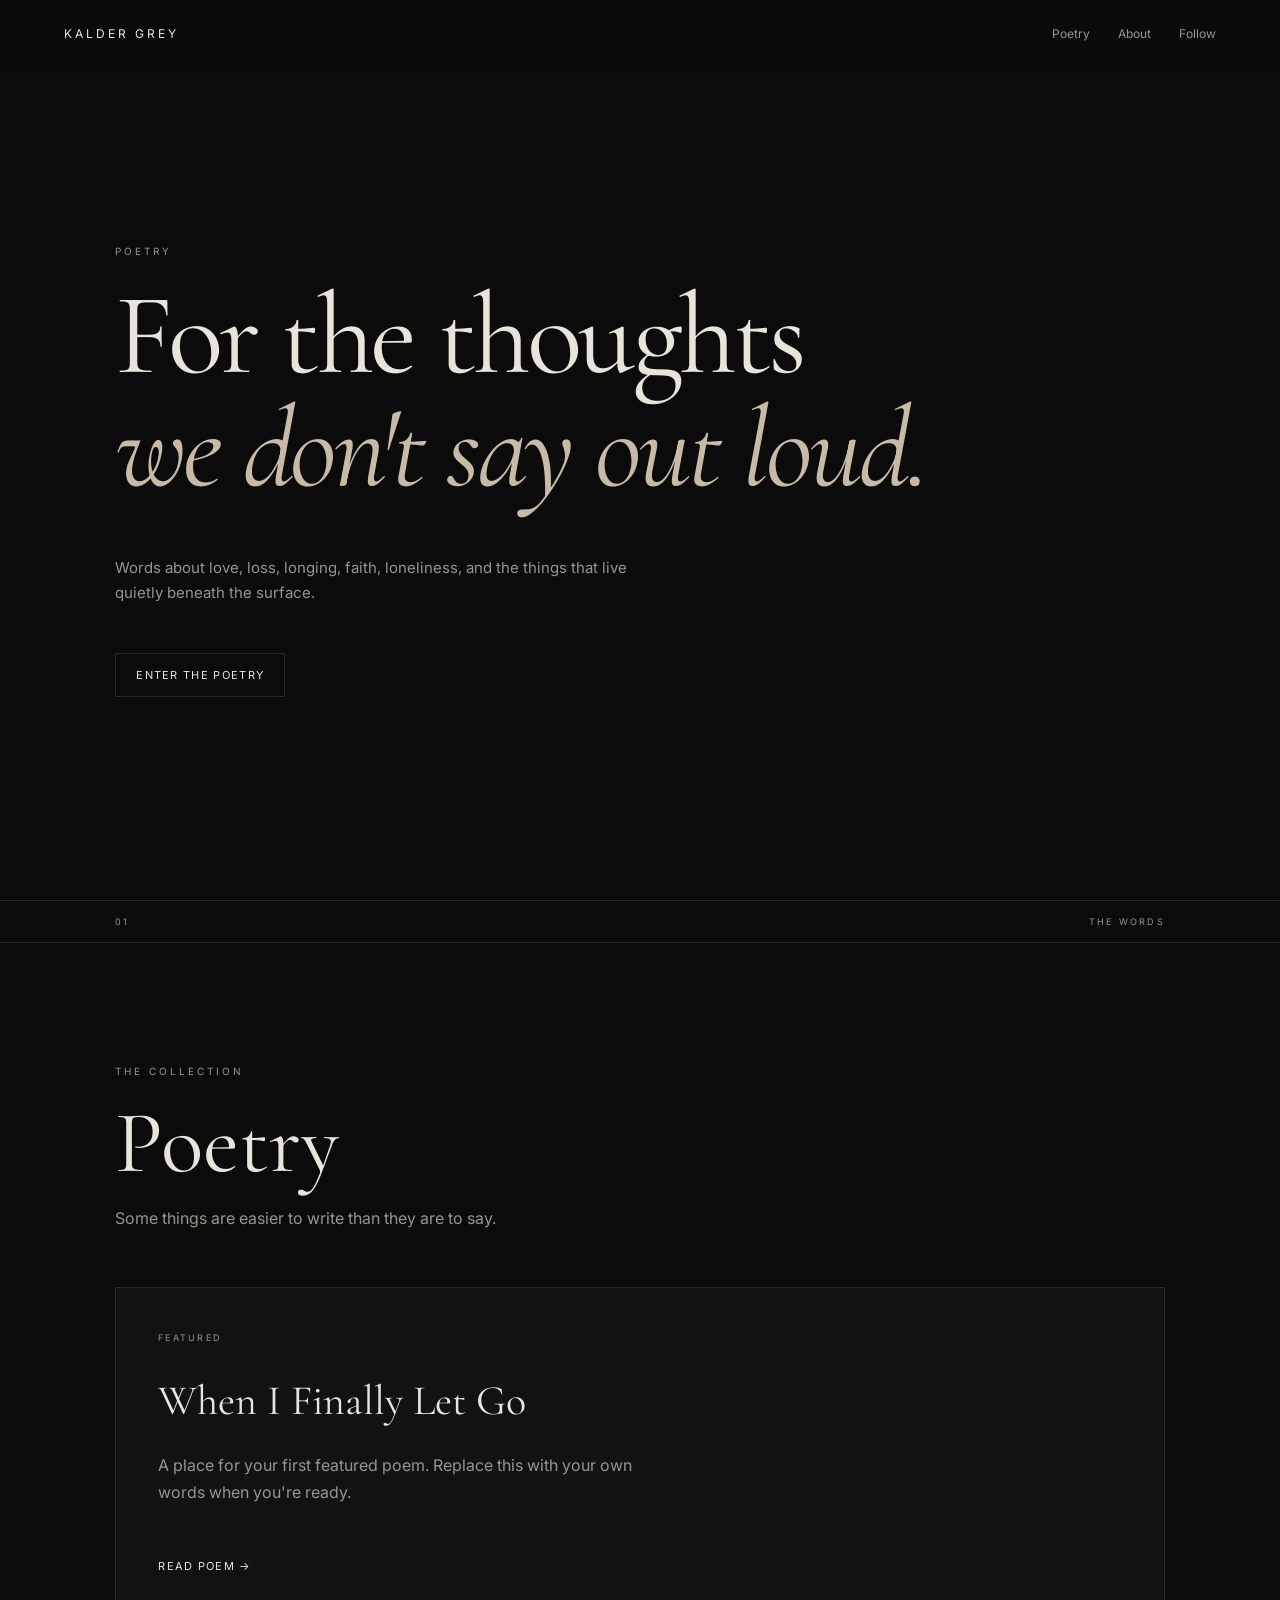
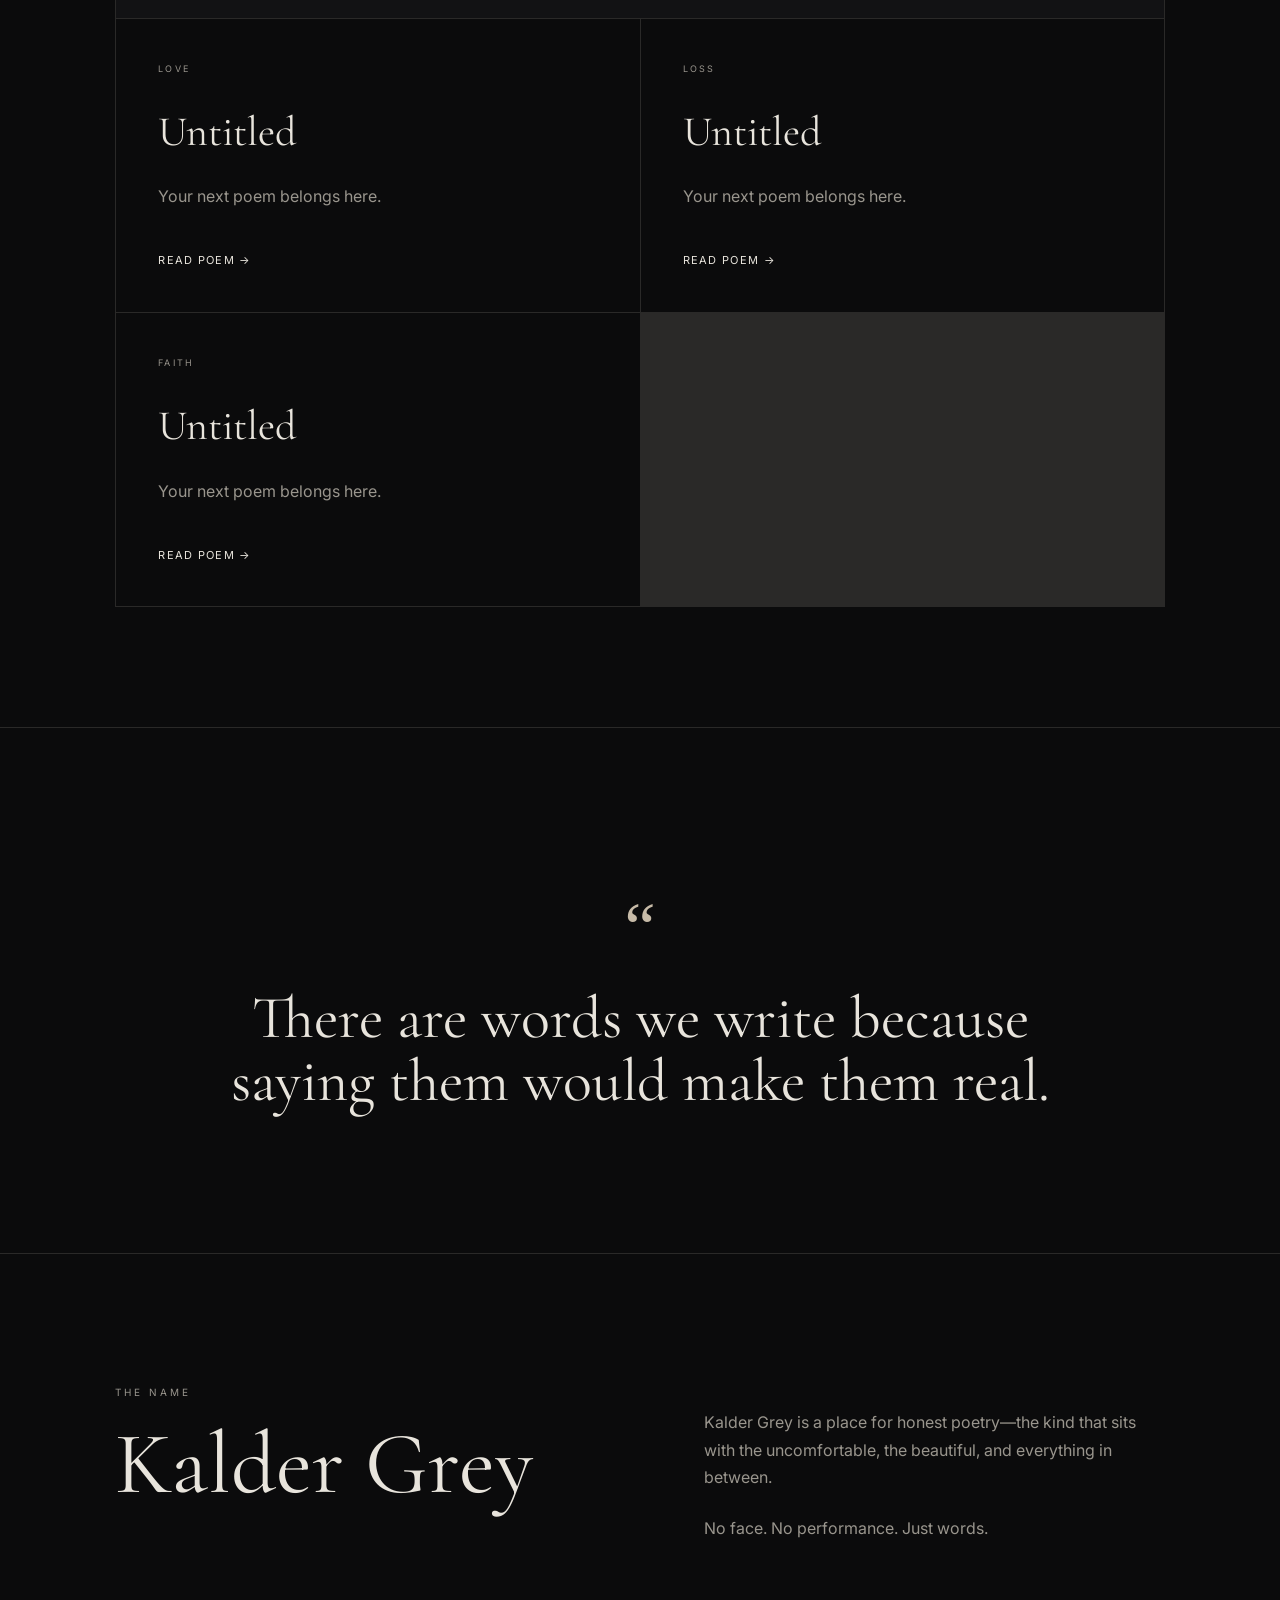
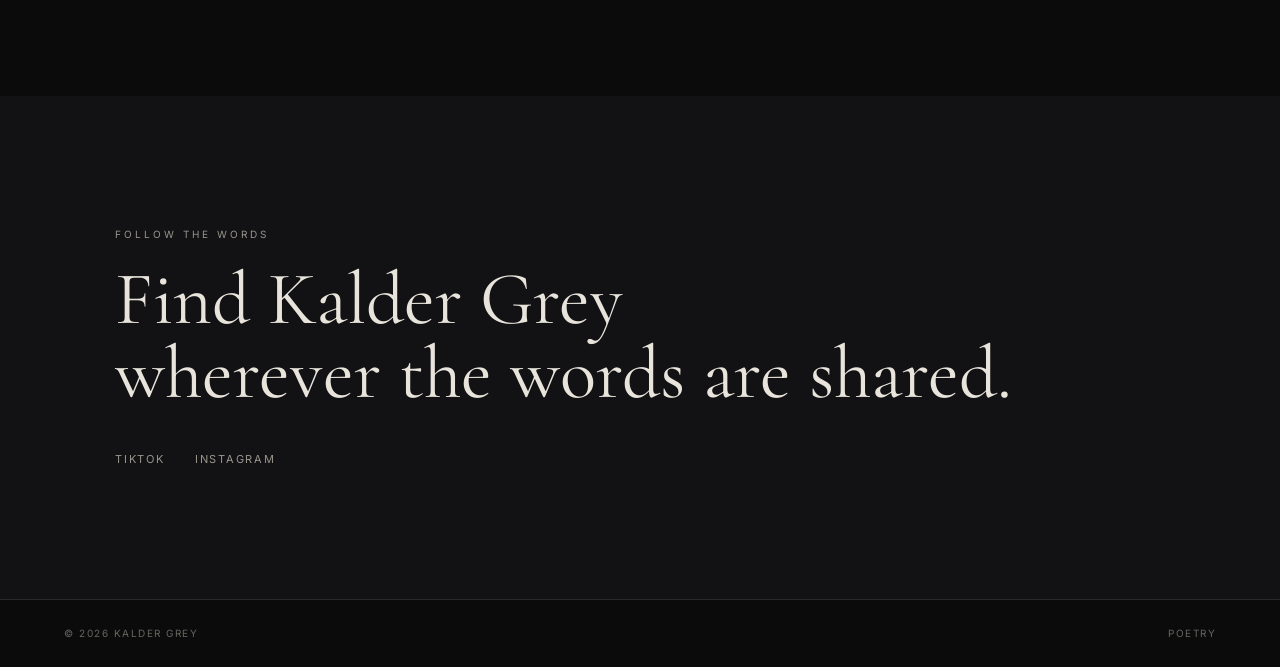
==== index.html @ 3848096b "Add files via upload" ====
<!doctype html>
<html lang="en">
<head>
<meta charset="utf-8" />
<meta name="viewport" content="width=device-width,initial-scale=1" />
<title>Kalder Grey — Poetry</title>
<meta name="description" content="Poetry by Kalder Grey — for the thoughts we don't say out loud." />
<link rel="preconnect" href="https://fonts.googleapis.com">
<link rel="preconnect" href="https://fonts.gstatic.com" crossorigin>
<link href="https://fonts.googleapis.com/css2?family=Cormorant+Garamond:wght@400;500;600&family=Inter:wght@400;500&display=swap" rel="stylesheet">
<link rel="stylesheet" href="styles.css" />
</head>
<body>
<header class="site-header">
  <a class="brand" href="#top">KALDER GREY</a>
  <nav>
    <a href="#poetry">Poetry</a>
    <a href="#about">About</a>
    <a href="#follow">Follow</a>
  </nav>
</header>

<main id="top">
<section class="hero">
  <p class="eyebrow">POETRY</p>
  <h1>For the thoughts<br><em>we don't say out loud.</em></h1>
  <p class="intro">Words about love, loss, longing, faith, loneliness, and the things that live quietly beneath the surface.</p>
  <a class="button" href="#poetry">Enter the poetry</a>
</section>

<section class="divider"><span>01</span><span>THE WORDS</span></section>

<section id="poetry" class="poetry-section">
  <div class="section-heading">
    <p class="eyebrow">THE COLLECTION</p>
    <h2>Poetry</h2>
    <p>Some things are easier to write than they are to say.</p>
  </div>
  <div class="poem-grid">
    <article class="poem-card featured">
      <p class="tag">FEATURED</p>
      <h3>When I Finally Let Go</h3>
      <p class="excerpt">A place for your first featured poem. Replace this with your own words when you're ready.</p>
      <a href="#" class="read">Read poem →</a>
    </article>
    <article class="poem-card"><p class="tag">LOVE</p><h3>Untitled</h3><p class="excerpt">Your next poem belongs here.</p><a href="#" class="read">Read poem →</a></article>
    <article class="poem-card"><p class="tag">LOSS</p><h3>Untitled</h3><p class="excerpt">Your next poem belongs here.</p><a href="#" class="read">Read poem →</a></article>
    <article class="poem-card"><p class="tag">FAITH</p><h3>Untitled</h3><p class="excerpt">Your next poem belongs here.</p><a href="#" class="read">Read poem →</a></article>
  </div>
</section>

<section class="quote">
  <span>“</span>
  <p>There are words we write because saying them would make them real.</p>
</section>

<section id="about" class="about">
  <div><p class="eyebrow">THE NAME</p><h2>Kalder Grey</h2></div>
  <div class="about-copy"><p>Kalder Grey is a place for honest poetry—the kind that sits with the uncomfortable, the beautiful, and everything in between.</p><p>No face. No performance. Just words.</p></div>
</section>

<section id="follow" class="follow">
  <p class="eyebrow">FOLLOW THE WORDS</p>
  <h2>Find Kalder Grey<br>wherever the words are shared.</h2>
  <div class="socials"><a href="#">TikTok</a><a href="#">Instagram</a></div>
</section>
</main>

<footer><span>© <span id="year"></span> Kalder Grey</span><span>Poetry</span></footer>
<script>document.getElementById('year').textContent=new Date().getFullYear();</script>
</body>
</html>
---- styles.css ----
:root{--bg:#0b0b0c;--panel:#121214;--text:#e8e4dc;--muted:#99958d;--line:#2a2928;--accent:#c7bba8}*{box-sizing:border-box}html{scroll-behavior:smooth}body{margin:0;background:var(--bg);color:var(--text);font-family:Inter,system-ui,sans-serif;line-height:1.7}a{color:inherit;text-decoration:none}.site-header{position:fixed;top:0;left:0;right:0;z-index:5;display:flex;justify-content:space-between;align-items:center;padding:24px 5vw;background:linear-gradient(var(--bg),transparent);backdrop-filter:blur(4px)}.brand{font-size:12px;letter-spacing:.25em}.site-header nav{display:flex;gap:28px;font-size:12px;color:var(--muted)}.site-header nav a:hover,.socials a:hover{color:var(--text)}.hero{min-height:100vh;display:flex;flex-direction:column;justify-content:center;padding:140px 9vw 100px;max-width:1100px}.eyebrow{font-size:10px;letter-spacing:.3em;color:var(--muted);margin:0 0 20px}.hero h1,h2,h3{font-family:"Cormorant Garamond",Georgia,serif;font-weight:400;line-height:.98}.hero h1{font-size:clamp(58px,9vw,120px);margin:0 0 34px;letter-spacing:-.03em}.hero h1 em{color:var(--accent);font-weight:400}.intro{max-width:540px;color:var(--muted);font-size:15px}.button{display:inline-block;margin-top:32px;width:max-content;border:1px solid var(--line);padding:12px 20px;font-size:11px;letter-spacing:.12em;text-transform:uppercase;transition:.25s}.button:hover{background:var(--text);color:var(--bg)}.divider{border-top:1px solid var(--line);border-bottom:1px solid var(--line);padding:13px 9vw;display:flex;justify-content:space-between;color:var(--muted);font-size:9px;letter-spacing:.25em}.poetry-section{padding:120px 9vw}.section-heading{max-width:650px;margin-bottom:55px}.section-heading h2,.about h2,.follow h2{font-size:clamp(52px,7vw,88px);margin:0 0 18px}.section-heading>p:last-child{color:var(--muted)}.poem-grid{display:grid;grid-template-columns:repeat(2,1fr);gap:1px;background:var(--line);border:1px solid var(--line)}.poem-card{background:var(--bg);padding:42px;min-height:280px;display:flex;flex-direction:column}.poem-card.featured{background:var(--panel);grid-column:span 2;min-height:330px}.tag{font-size:9px;letter-spacing:.25em;color:var(--muted);margin:0 0 35px}.poem-card h3{font-size:42px;margin:0 0 15px}.excerpt{color:var(--muted);max-width:520px}.read{margin-top:auto;padding-top:25px;font-size:11px;letter-spacing:.12em;text-transform:uppercase}.quote{padding:140px 15vw;border-top:1px solid var(--line);border-bottom:1px solid var(--line);text-align:center}.quote span{font-family:Georgia,serif;font-size:70px;color:var(--accent)}.quote p{font-family:"Cormorant Garamond",Georgia,serif;font-size:clamp(32px,5vw,60px);line-height:1.05;margin:0 auto;max-width:900px}.about{display:grid;grid-template-columns:1fr 1fr;gap:10vw;padding:130px 9vw}.about-copy{padding-top:25px;color:var(--muted);max-width:520px}.about-copy p{margin:0 0 24px}.follow{padding:130px 9vw;background:var(--panel)}.follow h2{font-size:clamp(45px,6vw,75px)}.socials{display:flex;gap:30px;margin-top:40px;font-size:11px;letter-spacing:.16em;text-transform:uppercase}.socials a{color:var(--muted)}footer{border-top:1px solid var(--line);padding:25px 5vw;display:flex;justify-content:space-between;color:#68655f;font-size:10px;letter-spacing:.15em;text-transform:uppercase}@media(max-width:700px){.site-header nav{gap:12px}.hero{padding-left:7vw;padding-right:7vw}.poetry-section,.about,.follow{padding-left:7vw;padding-right:7vw}.poem-grid{grid-template-columns:1fr}.poem-card.featured{grid-column:span 1}.about{grid-template-columns:1fr;gap:20px}.quote{padding:100px 9vw}}
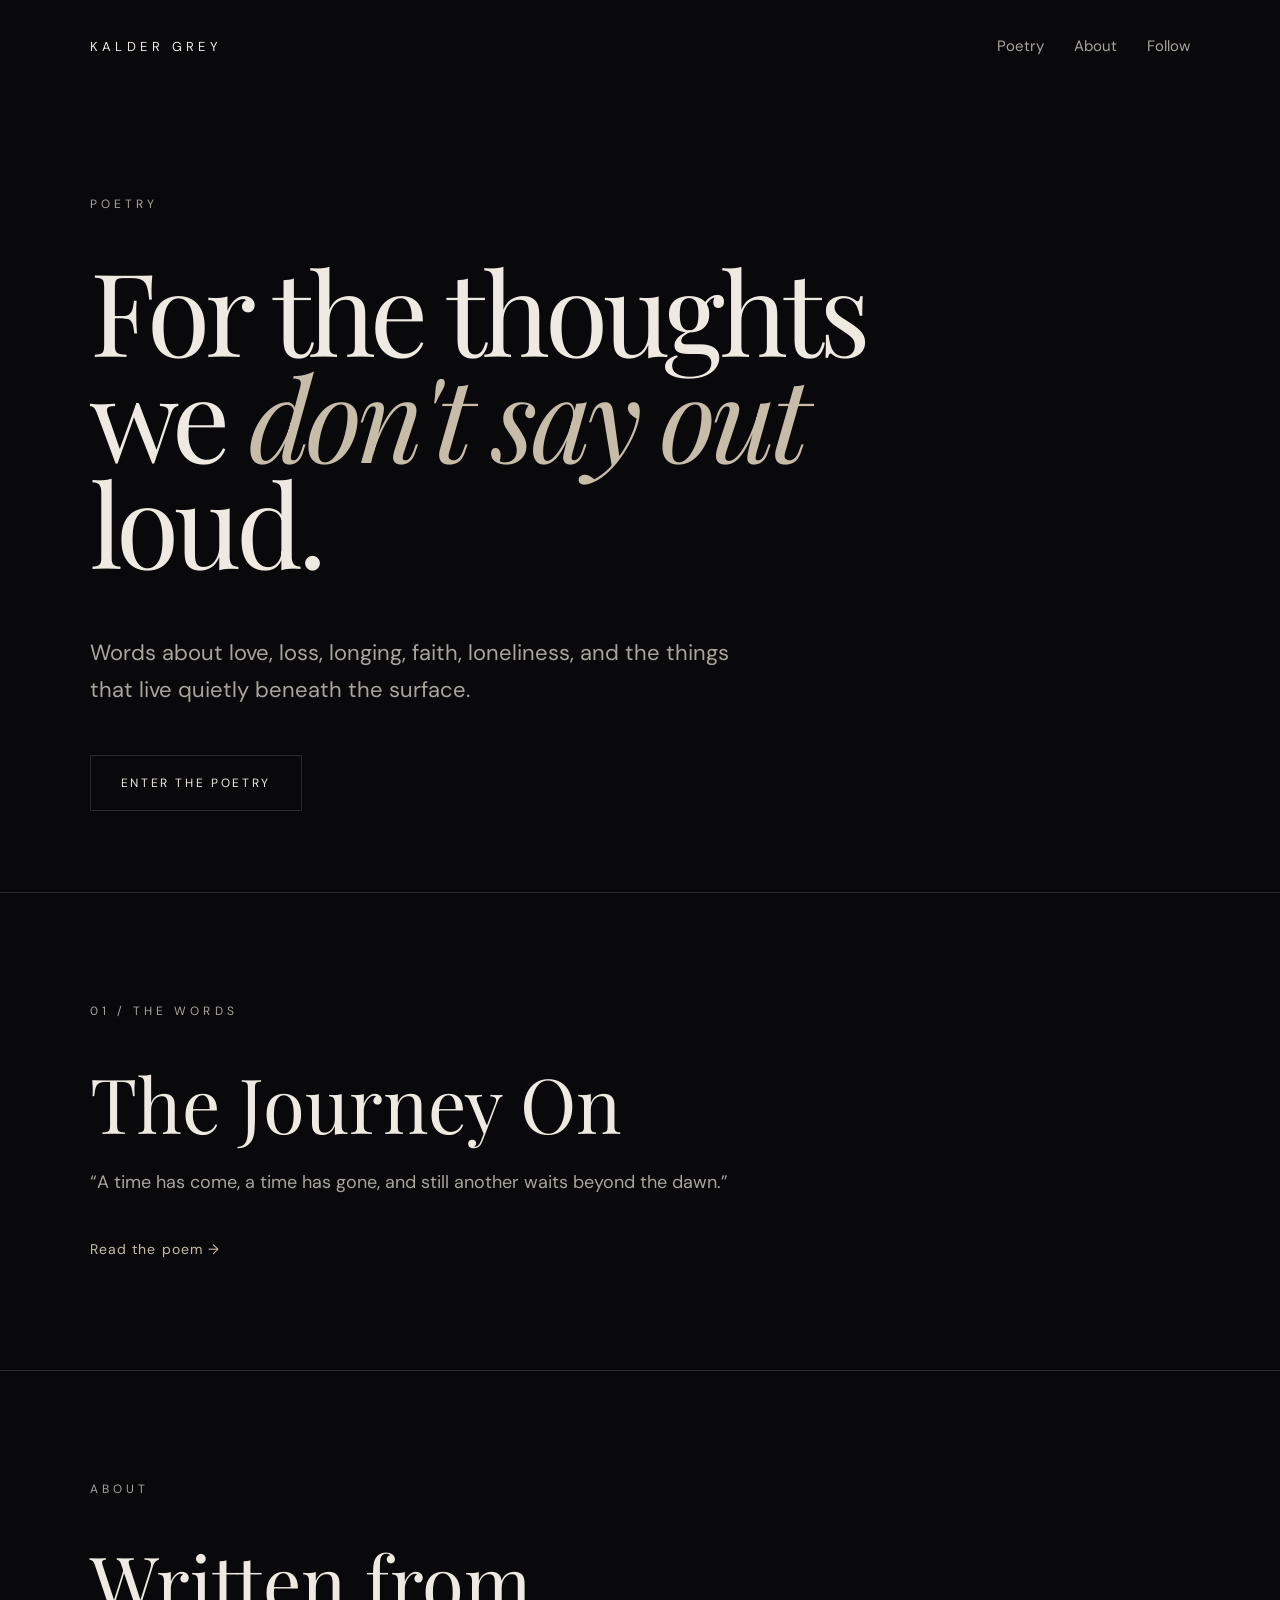
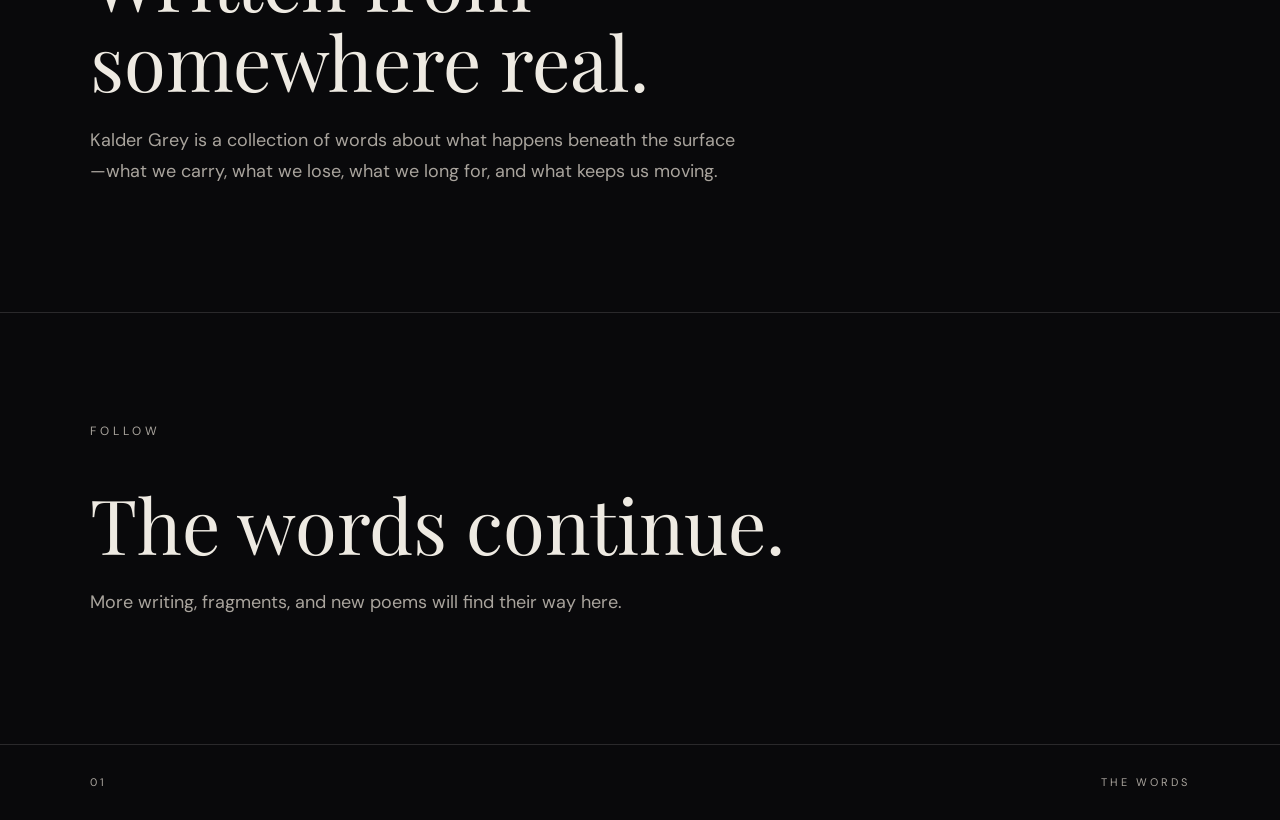
==== commit 2917c8fd: "Add files via upload" ====
--- a/index.html
+++ b/index.html
@@ -1,72 +1,50 @@
-<!doctype html>
+<!DOCTYPE html>
 <html lang="en">
 <head>
-<meta charset="utf-8" />
-<meta name="viewport" content="width=device-width,initial-scale=1" />
-<title>Kalder Grey — Poetry</title>
-<meta name="description" content="Poetry by Kalder Grey — for the thoughts we don't say out loud." />
-<link rel="preconnect" href="https://fonts.googleapis.com">
-<link rel="preconnect" href="https://fonts.gstatic.com" crossorigin>
-<link href="https://fonts.googleapis.com/css2?family=Cormorant+Garamond:wght@400;500;600&family=Inter:wght@400;500&display=swap" rel="stylesheet">
-<link rel="stylesheet" href="styles.css" />
+  <meta charset="UTF-8">
+  <meta name="viewport" content="width=device-width, initial-scale=1.0">
+  <meta name="description" content="Kalder Grey — poetry for the thoughts we don't say out loud.">
+  <title>Kalder Grey — Poetry</title>
+  <link rel="stylesheet" href="styles.css">
 </head>
 <body>
-<header class="site-header">
-  <a class="brand" href="#top">KALDER GREY</a>
-  <nav>
-    <a href="#poetry">Poetry</a>
-    <a href="#about">About</a>
-    <a href="#follow">Follow</a>
-  </nav>
-</header>
+  <header class="site-header">
+    <a class="brand" href="index.html">KALDER GREY</a>
+    <nav>
+      <a href="poetry.html">Poetry</a>
+      <a href="#about">About</a>
+      <a href="#follow">Follow</a>
+    </nav>
+  </header>
 
-<main id="top">
-<section class="hero">
-  <p class="eyebrow">POETRY</p>
-  <h1>For the thoughts<br><em>we don't say out loud.</em></h1>
-  <p class="intro">Words about love, loss, longing, faith, loneliness, and the things that live quietly beneath the surface.</p>
-  <a class="button" href="#poetry">Enter the poetry</a>
-</section>
+  <main class="home">
+    <section class="hero">
+      <p class="eyebrow">POETRY</p>
+      <h1>For the thoughts<br>we <em>don't say out</em><br>loud.</h1>
+      <p class="intro">Words about love, loss, longing, faith, loneliness, and the things that live quietly beneath the surface.</p>
+      <a class="button" href="poetry.html">ENTER THE POETRY</a>
+    </section>
 
-<section class="divider"><span>01</span><span>THE WORDS</span></section>
+    <section class="home-feature">
+      <p class="eyebrow">01 / THE WORDS</p>
+      <h2>The Journey On</h2>
+      <p>“A time has come, a time has gone, and still another waits beyond the dawn.”</p>
+      <a class="text-link" href="poetry.html#the-journey-on">Read the poem →</a>
+    </section>
 
-<section id="poetry" class="poetry-section">
-  <div class="section-heading">
-    <p class="eyebrow">THE COLLECTION</p>
-    <h2>Poetry</h2>
-    <p>Some things are easier to write than they are to say.</p>
-  </div>
-  <div class="poem-grid">
-    <article class="poem-card featured">
-      <p class="tag">FEATURED</p>
-      <h3>When I Finally Let Go</h3>
-      <p class="excerpt">A place for your first featured poem. Replace this with your own words when you're ready.</p>
-      <a href="#" class="read">Read poem →</a>
-    </article>
-    <article class="poem-card"><p class="tag">LOVE</p><h3>Untitled</h3><p class="excerpt">Your next poem belongs here.</p><a href="#" class="read">Read poem →</a></article>
-    <article class="poem-card"><p class="tag">LOSS</p><h3>Untitled</h3><p class="excerpt">Your next poem belongs here.</p><a href="#" class="read">Read poem →</a></article>
-    <article class="poem-card"><p class="tag">FAITH</p><h3>Untitled</h3><p class="excerpt">Your next poem belongs here.</p><a href="#" class="read">Read poem →</a></article>
-  </div>
-</section>
+    <section class="simple-section" id="about">
+      <p class="eyebrow">ABOUT</p>
+      <h2>Written from somewhere real.</h2>
+      <p>Kalder Grey is a collection of words about what happens beneath the surface—what we carry, what we lose, what we long for, and what keeps us moving.</p>
+    </section>
 
-<section class="quote">
-  <span>“</span>
-  <p>There are words we write because saying them would make them real.</p>
-</section>
+    <section class="simple-section" id="follow">
+      <p class="eyebrow">FOLLOW</p>
+      <h2>The words continue.</h2>
+      <p>More writing, fragments, and new poems will find their way here.</p>
+    </section>
+  </main>
 
-<section id="about" class="about">
-  <div><p class="eyebrow">THE NAME</p><h2>Kalder Grey</h2></div>
-  <div class="about-copy"><p>Kalder Grey is a place for honest poetry—the kind that sits with the uncomfortable, the beautiful, and everything in between.</p><p>No face. No performance. Just words.</p></div>
-</section>
-
-<section id="follow" class="follow">
-  <p class="eyebrow">FOLLOW THE WORDS</p>
-  <h2>Find Kalder Grey<br>wherever the words are shared.</h2>
-  <div class="socials"><a href="#">TikTok</a><a href="#">Instagram</a></div>
-</section>
-</main>
-
-<footer><span>© <span id="year"></span> Kalder Grey</span><span>Poetry</span></footer>
-<script>document.getElementById('year').textContent=new Date().getFullYear();</script>
+  <footer><span>01</span><span>THE WORDS</span></footer>
 </body>
 </html>
--- a/styles.css
+++ b/styles.css
@@ -1 +1,189 @@
-:root{--bg:#0b0b0c;--panel:#121214;--text:#e8e4dc;--muted:#99958d;--line:#2a2928;--accent:#c7bba8}*{box-sizing:border-box}html{scroll-behavior:smooth}body{margin:0;background:var(--bg);color:var(--text);font-family:Inter,system-ui,sans-serif;line-height:1.7}a{color:inherit;text-decoration:none}.site-header{position:fixed;top:0;left:0;right:0;z-index:5;display:flex;justify-content:space-between;align-items:center;padding:24px 5vw;background:linear-gradient(var(--bg),transparent);backdrop-filter:blur(4px)}.brand{font-size:12px;letter-spacing:.25em}.site-header nav{display:flex;gap:28px;font-size:12px;color:var(--muted)}.site-header nav a:hover,.socials a:hover{color:var(--text)}.hero{min-height:100vh;display:flex;flex-direction:column;justify-content:center;padding:140px 9vw 100px;max-width:1100px}.eyebrow{font-size:10px;letter-spacing:.3em;color:var(--muted);margin:0 0 20px}.hero h1,h2,h3{font-family:"Cormorant Garamond",Georgia,serif;font-weight:400;line-height:.98}.hero h1{font-size:clamp(58px,9vw,120px);margin:0 0 34px;letter-spacing:-.03em}.hero h1 em{color:var(--accent);font-weight:400}.intro{max-width:540px;color:var(--muted);font-size:15px}.button{display:inline-block;margin-top:32px;width:max-content;border:1px solid var(--line);padding:12px 20px;font-size:11px;letter-spacing:.12em;text-transform:uppercase;transition:.25s}.button:hover{background:var(--text);color:var(--bg)}.divider{border-top:1px solid var(--line);border-bottom:1px solid var(--line);padding:13px 9vw;display:flex;justify-content:space-between;color:var(--muted);font-size:9px;letter-spacing:.25em}.poetry-section{padding:120px 9vw}.section-heading{max-width:650px;margin-bottom:55px}.section-heading h2,.about h2,.follow h2{font-size:clamp(52px,7vw,88px);margin:0 0 18px}.section-heading>p:last-child{color:var(--muted)}.poem-grid{display:grid;grid-template-columns:repeat(2,1fr);gap:1px;background:var(--line);border:1px solid var(--line)}.poem-card{background:var(--bg);padding:42px;min-height:280px;display:flex;flex-direction:column}.poem-card.featured{background:var(--panel);grid-column:span 2;min-height:330px}.tag{font-size:9px;letter-spacing:.25em;color:var(--muted);margin:0 0 35px}.poem-card h3{font-size:42px;margin:0 0 15px}.excerpt{color:var(--muted);max-width:520px}.read{margin-top:auto;padding-top:25px;font-size:11px;letter-spacing:.12em;text-transform:uppercase}.quote{padding:140px 15vw;border-top:1px solid var(--line);border-bottom:1px solid var(--line);text-align:center}.quote span{font-family:Georgia,serif;font-size:70px;color:var(--accent)}.quote p{font-family:"Cormorant Garamond",Georgia,serif;font-size:clamp(32px,5vw,60px);line-height:1.05;margin:0 auto;max-width:900px}.about{display:grid;grid-template-columns:1fr 1fr;gap:10vw;padding:130px 9vw}.about-copy{padding-top:25px;color:var(--muted);max-width:520px}.about-copy p{margin:0 0 24px}.follow{padding:130px 9vw;background:var(--panel)}.follow h2{font-size:clamp(45px,6vw,75px)}.socials{display:flex;gap:30px;margin-top:40px;font-size:11px;letter-spacing:.16em;text-transform:uppercase}.socials a{color:var(--muted)}footer{border-top:1px solid var(--line);padding:25px 5vw;display:flex;justify-content:space-between;color:#68655f;font-size:10px;letter-spacing:.15em;text-transform:uppercase}@media(max-width:700px){.site-header nav{gap:12px}.hero{padding-left:7vw;padding-right:7vw}.poetry-section,.about,.follow{padding-left:7vw;padding-right:7vw}.poem-grid{grid-template-columns:1fr}.poem-card.featured{grid-column:span 1}.about{grid-template-columns:1fr;gap:20px}.quote{padding:100px 9vw}}
+@import url('https://fonts.googleapis.com/css2?family=DM+Sans:wght@400;500&family=Playfair+Display:ital,wght@0,400;0,500;1,400;1,500&display=swap');
+
+:root {
+  --bg: #09090b;
+  --text: #eeeae2;
+  --muted: #a9a49d;
+  --line: #2a292b;
+  --accent: #c7bca8;
+}
+
+* { box-sizing: border-box; }
+html { scroll-behavior: smooth; }
+body {
+  margin: 0;
+  background: var(--bg);
+  color: var(--text);
+  font-family: "DM Sans", Arial, sans-serif;
+  line-height: 1.7;
+}
+a { color: inherit; text-decoration: none; }
+
+.site-header {
+  display: flex;
+  align-items: center;
+  justify-content: space-between;
+  padding: 34px 7vw;
+  border-bottom: 1px solid transparent;
+}
+.brand {
+  font-size: 13px;
+  letter-spacing: .34em;
+  white-space: nowrap;
+}
+nav { display: flex; gap: 30px; }
+nav a {
+  color: var(--muted);
+  font-size: 15px;
+  transition: color .2s ease;
+}
+nav a:hover, nav a.active { color: var(--text); }
+
+.home, .poetry-page { overflow: hidden; }
+
+.hero {
+  min-height: 79vh;
+  padding: 11vh 7vw 9vh;
+  display: flex;
+  flex-direction: column;
+  align-items: flex-start;
+}
+.eyebrow {
+  margin: 0 0 42px;
+  color: var(--muted);
+  font-size: 12px;
+  letter-spacing: .34em;
+  text-transform: uppercase;
+}
+.hero h1 {
+  max-width: 900px;
+  margin: 0;
+  font-family: "Playfair Display", Georgia, serif;
+  font-size: clamp(60px, 9vw, 128px);
+  font-weight: 400;
+  line-height: .92;
+  letter-spacing: -.045em;
+}
+.hero h1 em, .collection-intro h1 em {
+  color: var(--accent);
+  font-weight: 400;
+}
+.intro {
+  max-width: 680px;
+  margin: 60px 0 46px;
+  color: var(--muted);
+  font-size: clamp(17px, 2vw, 22px);
+  line-height: 1.7;
+}
+.button {
+  border: 1px solid var(--line);
+  padding: 17px 30px;
+  font-size: 12px;
+  letter-spacing: .22em;
+  transition: border-color .2s ease, background .2s ease;
+}
+.button:hover { border-color: var(--muted); background: #101012; }
+
+.home-feature, .simple-section {
+  border-top: 1px solid var(--line);
+  padding: 12vh 7vw;
+}
+.home-feature h2, .simple-section h2 {
+  max-width: 850px;
+  margin: 0 0 24px;
+  font-family: "Playfair Display", Georgia, serif;
+  font-size: clamp(42px, 6vw, 76px);
+  font-weight: 400;
+  line-height: 1.05;
+}
+.home-feature > p:not(.eyebrow), .simple-section > p:not(.eyebrow) {
+  max-width: 650px;
+  color: var(--muted);
+  font-size: 18px;
+}
+.text-link {
+  display: inline-block;
+  margin-top: 22px;
+  color: var(--accent);
+  font-size: 14px;
+  letter-spacing: .08em;
+}
+
+.collection-intro {
+  padding: 12vh 7vw 10vh;
+  border-bottom: 1px solid var(--line);
+}
+.collection-intro h1 {
+  max-width: 1000px;
+  margin: 0 0 40px;
+  font-family: "Playfair Display", Georgia, serif;
+  font-size: clamp(50px, 7vw, 100px);
+  font-weight: 400;
+  line-height: .98;
+  letter-spacing: -.035em;
+}
+.collection-intro > p:last-child { color: var(--muted); font-size: 17px; }
+
+.poem {
+  padding: 11vh 7vw;
+  border-bottom: 1px solid var(--line);
+}
+.poem.featured { padding-top: 14vh; padding-bottom: 14vh; }
+.poem-meta {
+  display: flex;
+  justify-content: space-between;
+  gap: 20px;
+  color: var(--muted);
+  font-size: 11px;
+  letter-spacing: .22em;
+  text-transform: uppercase;
+  margin-bottom: 50px;
+}
+.poem h2 {
+  margin: 0 0 48px;
+  font-family: "Playfair Display", Georgia, serif;
+  font-size: clamp(42px, 6vw, 78px);
+  font-weight: 400;
+  line-height: 1.05;
+}
+.poem-body {
+  max-width: 760px;
+  margin-left: 8vw;
+  font-family: "Playfair Display", Georgia, serif;
+  font-size: clamp(18px, 2vw, 25px);
+  line-height: 1.65;
+}
+.poem-body p { margin: 0 0 1.55em; }
+.poem-body p:last-child { margin-bottom: 0; }
+
+.closing {
+  padding: 15vh 7vw;
+}
+.closing h2 {
+  margin: 0;
+  font-family: "Playfair Display", Georgia, serif;
+  font-size: clamp(46px, 7vw, 92px);
+  font-weight: 400;
+}
+
+footer {
+  border-top: 1px solid var(--line);
+  padding: 28px 7vw;
+  display: flex;
+  justify-content: space-between;
+  color: var(--muted);
+  font-size: 11px;
+  letter-spacing: .28em;
+}
+
+@media (max-width: 700px) {
+  .site-header { padding: 28px 6vw; }
+  nav { gap: 16px; }
+  nav a { font-size: 13px; }
+  .hero { padding: 10vh 7vw 8vh; min-height: 78vh; }
+  .hero h1 { font-size: clamp(52px, 14vw, 82px); }
+  .intro { margin-top: 48px; }
+  .poem-meta { flex-direction: column; gap: 8px; }
+  .poem-body { margin-left: 0; }
+  .collection-intro h1 { font-size: clamp(45px, 12vw, 70px); }
+}
